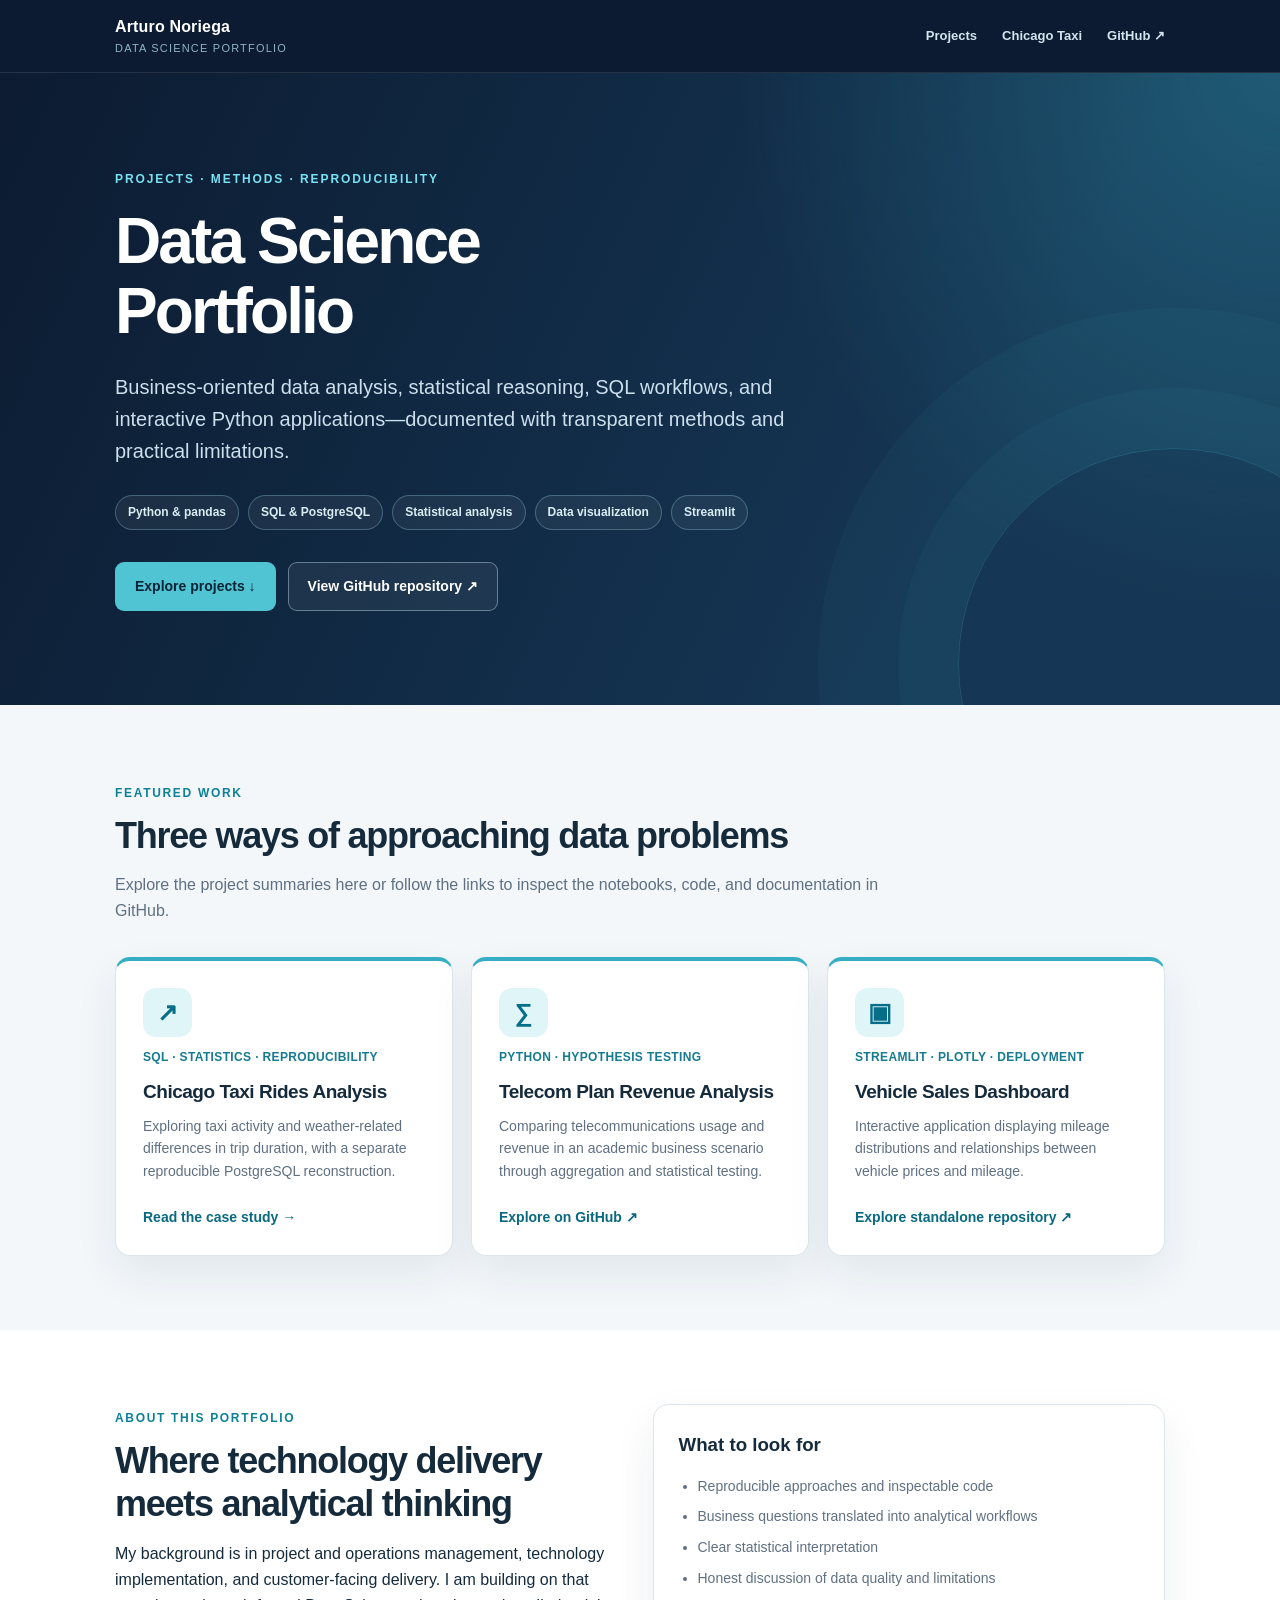
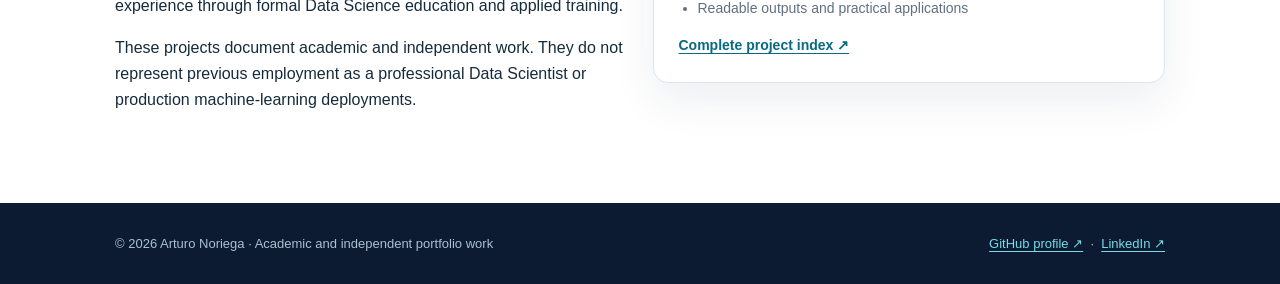
==== docs/index.html @ 53fd43b6 "Add GitHub Pages portfolio website" ====
<!doctype html><html lang="en"><head><meta charset="utf-8"><meta name="viewport" content="width=device-width, initial-scale=1"><meta name="theme-color" content="#0c1b31"><meta name="robots" content="index,follow"><meta property="og:type" content="website"><meta property="og:locale" content="en_US"><meta property="og:site_name" content="Data Science Portfolio — Arturo Noriega"><title>Data Science Portfolio | Arturo Noriega</title><meta name="description" content="Applied Data Science projects in Python, SQL, PostgreSQL, statistics, analytics, and interactive dashboards by Arturo Noriega."><link rel="canonical" href="https://arturonov.github.io/data-science-portfolio/"><meta property="og:url" content="https://arturonov.github.io/data-science-portfolio/"><meta property="og:title" content="Data Science Portfolio | Arturo Noriega"><meta property="og:description" content="Explore applied analytics projects in Python, SQL, PostgreSQL, statistical testing, and Streamlit."><meta property="og:image" content="https://arturonov.github.io/data-science-portfolio/assets/portfolio-social.jpg"><meta name="twitter:card" content="summary_large_image"><link rel="stylesheet" href="styles.css"></head><body><header class="topbar"><div class="container nav"><a class="brand" href="./">Arturo Noriega<small>Data Science Portfolio</small></a><nav class="navlinks" aria-label="Main navigation"><a href="./">Projects</a><a href="chicago-taxi/">Chicago Taxi</a><a href="https://github.com/ArturoNOV" target="_blank" rel="noopener noreferrer">GitHub ↗</a></nav></div></header>
<main><section class="hero"><div class="container"><div class="hero-inner"><span class="eyebrow">Projects · Methods · Reproducibility</span><h1>Data Science<br>Portfolio</h1><p>Business-oriented data analysis, statistical reasoning, SQL workflows, and interactive Python applications—documented with transparent methods and practical limitations.</p><div class="pills"><span class="pill">Python & pandas</span><span class="pill">SQL & PostgreSQL</span><span class="pill">Statistical analysis</span><span class="pill">Data visualization</span><span class="pill">Streamlit</span></div><div class="actions"><a class="button primary" href="#projects">Explore projects ↓</a><a class="button outline" href="https://github.com/ArturoNOV/data-science-portfolio" target="_blank" rel="noopener noreferrer">View GitHub repository ↗</a></div></div></div></section>
<section class="section" id="projects"><div class="container"><div class="section-head"><span class="kicker">Featured work</span><h2>Three ways of approaching data problems</h2><p>Explore the project summaries here or follow the links to inspect the notebooks, code, and documentation in GitHub.</p></div><div class="grid">
<article class="card feature"><div class="iconchip" aria-hidden="true">↗</div><span class="meta">SQL · Statistics · Reproducibility</span><h3>Chicago Taxi Rides Analysis</h3><p>Exploring taxi activity and weather-related differences in trip duration, with a separate reproducible PostgreSQL reconstruction.</p><a class="go" href="chicago-taxi/">Read the case study →</a></article>
<article class="card feature"><div class="iconchip" aria-hidden="true">∑</div><span class="meta">Python · Hypothesis Testing</span><h3>Telecom Plan Revenue Analysis</h3><p>Comparing telecommunications usage and revenue in an academic business scenario through aggregation and statistical testing.</p><a class="go" href="https://github.com/ArturoNOV/data-science-portfolio/tree/main/projects/05-megaline-telecom-plan-revenue-analysis" target="_blank" rel="noopener noreferrer">Explore on GitHub ↗</a></article>
<article class="card feature"><div class="iconchip" aria-hidden="true">▣</div><span class="meta">Streamlit · Plotly · Deployment</span><h3>Vehicle Sales Dashboard</h3><p>Interactive application displaying mileage distributions and relationships between vehicle prices and mileage.</p><a class="go" href="https://github.com/ArturoNOV/project7" target="_blank" rel="noopener noreferrer">Explore standalone repository ↗</a></article>
</div></div></section>
<section class="section alternate"><div class="container"><div class="split"><div><span class="kicker">About this portfolio</span><h2>Where technology delivery meets analytical thinking</h2><p>My background is in project and operations management, technology implementation, and customer-facing delivery. I am building on that experience through formal Data Science education and applied training.</p><p>These projects document academic and independent work. They do not represent previous employment as a professional Data Scientist or production machine-learning deployments.</p></div><div class="sidebox"><h3>What to look for</h3><ul><li>Reproducible approaches and inspectable code</li><li>Business questions translated into analytical workflows</li><li>Clear statistical interpretation</li><li>Honest discussion of data quality and limitations</li><li>Readable outputs and practical applications</li></ul><div class="linkrow"><a href="https://github.com/ArturoNOV/data-science-portfolio" target="_blank" rel="noopener noreferrer">Complete project index ↗</a></div></div></div></div></section>
</main><footer class="footer"><div class="container"><span>© 2026 Arturo Noriega · Academic and independent portfolio work</span><span><a href="https://github.com/ArturoNOV" target="_blank" rel="noopener noreferrer">GitHub profile ↗</a> &nbsp;·&nbsp; <a href="https://www.linkedin.com/in/arturo-noriega-del-valle-4609695/" target="_blank" rel="noopener noreferrer">LinkedIn ↗</a></span></div></footer></body></html>
---- docs/styles.css ----
:root{--navy:#0c1b31;--navy2:#102f4c;--cyan:#4bc8dc;--teal:#258ba1;--bg:#f3f7fa;--surface:#fff;--muted:#5f7082;--text:#152b3c;--line:#dce6ec;--shadow:0 18px 44px rgba(15,46,68,.075)}
*{box-sizing:border-box}html{scroll-behavior:smooth}body{margin:0;font-family:Inter,'Segoe UI',-apple-system,BlinkMacSystemFont,Arial,sans-serif;background:var(--bg);color:var(--text);line-height:1.62}a{color:#086980;text-underline-offset:3px}a:hover{color:#075368}button,a{touch-action:manipulation} .container{max-width:1110px;margin:0 auto;padding:0 30px}
.topbar{background:var(--navy);border-bottom:1px solid rgba(255,255,255,.1);color:white}.nav{min-height:72px;display:flex;justify-content:space-between;align-items:center;gap:20px}.brand{font-weight:750;letter-spacing:.01em;font-size:16px;color:white;text-decoration:none}.brand small{display:block;font-size:11px;font-weight:500;letter-spacing:.11em;color:#8fb4c6;text-transform:uppercase}.navlinks{display:flex;gap:25px;align-items:center;flex-wrap:wrap}.navlinks a{color:#d2e6ee;text-decoration:none;font-size:13px;font-weight:600}.navlinks a:hover{color:#71deee}
.hero{color:white;background:radial-gradient(circle at 100% 0%, rgba(54,173,191,.3),transparent 38%),linear-gradient(115deg,#0c1b31,#153654 75%);position:relative;overflow:hidden}.hero:after{content:"";position:absolute;right:-110px;bottom:-175px;width:430px;height:430px;border:1px solid rgba(85,205,224,.2);border-radius:50%;box-shadow:0 0 0 60px rgba(85,205,224,.04),0 0 0 140px rgba(85,205,224,.035)}.hero .container{padding-top:92px;padding-bottom:94px;position:relative;z-index:1}.hero-inner{max-width:830px}.eyebrow{letter-spacing:.16em;text-transform:uppercase;font-size:12px;font-weight:750;color:#78e1f2;display:inline-block;margin-bottom:18px}.hero h1{font-size:clamp(36px,5vw,64px);line-height:1.09;letter-spacing:-.045em;margin:0 0 24px;font-weight:780}.hero p{font-size:clamp(16px,2vw,20px);line-height:1.6;color:#ccdfec;max-width:740px;margin:0 0 28px}.pills{display:flex;gap:9px;flex-wrap:wrap}.pill{font-size:12px;font-weight:650;padding:7px 12px;border:1px solid rgba(158,219,231,.3);border-radius:100px;color:#d9edf3;background:rgba(255,255,255,.055)}.actions{display:flex;flex-wrap:wrap;gap:12px;margin-top:32px}.button{padding:12px 19px;border-radius:9px;display:inline-flex;align-items:center;justify-content:center;text-decoration:none;font-weight:700;font-size:14px;gap:8px;border:1px solid transparent}.button.primary{background:#50c4d2;color:#092336}.button.primary:hover{background:#85dfec}.button.outline{background:rgba(255,255,255,.06);border-color:rgba(197,234,243,.42);color:white}.button.outline:hover{background:rgba(255,255,255,.13)}
.section{padding:74px 0}.section.tight{padding-top:52px;padding-bottom:45px}.section.alternate{background:white}.section-head{max-width:780px;margin-bottom:33px}.kicker{font-size:12px;color:#0c8196;letter-spacing:.14em;font-weight:800;text-transform:uppercase}.section h2{font-size:clamp(26px,3.4vw,36px);letter-spacing:-.035em;line-height:1.18;margin:10px 0 15px}.section-head p,.lead{font-size:16px;color:var(--muted);margin:0}.grid{display:grid;grid-template-columns:repeat(3,minmax(0,1fr));gap:18px}.grid.two{grid-template-columns:repeat(2,minmax(0,1fr))}.card{background:white;border:1px solid var(--line);border-radius:15px;padding:27px;box-shadow:var(--shadow);display:flex;flex-direction:column;gap:11px}.card h3{margin:0;font-size:19px;line-height:1.32;letter-spacing:-.025em}.card p{margin:0;color:var(--muted);font-size:14px}.card .meta{color:#157b90;font-size:12px;font-weight:800;letter-spacing:.03em;text-transform:uppercase}.card .go{font-size:14px;margin-top:auto;padding-top:12px;font-weight:800;text-decoration:none}.card:focus-within,.card:hover{border-color:#a3dbe5}.card.feature{border-top:4px solid #35aec3}.iconchip{width:49px;height:49px;border-radius:13px;display:grid;place-items:center;color:#066e88;background:#dff5f8;font-size:25px;font-weight:900}.statbar{display:grid;grid-template-columns:repeat(3,minmax(0,1fr));gap:15px;margin-top:26px}.stat{background:#f2f9fb;border:1px solid #d0e8ee;padding:20px 24px;border-radius:12px}.stat strong{display:block;font-size:26px;line-height:1.25;color:#083e57;letter-spacing:-.025em}.stat span{display:block;color:#5a7281;font-size:12px;margin-top:6px}.timeline{display:grid;grid-template-columns:repeat(3,minmax(0,1fr));gap:16px}.step{padding:24px;background:#f2f7f9;border:1px solid var(--line);border-radius:14px;position:relative}.step .num{color:#098aa3;font-weight:850;font-size:13px;margin-bottom:11px}.step h3{margin:0 0 8px;font-size:18px}.step p{margin:0;font-size:14px;color:var(--muted)}.note{padding:23px 26px;border:1px solid #a3d3df;border-left:5px solid #27a5bc;background:#ecf8fa;border-radius:9px;color:#234454;margin:25px 0}.note strong{color:#0a5266}.note p{margin:7px 0 0}.list{padding-left:19px;margin:12px 0}.list li{margin:9px 0}.case-layout{display:grid;grid-template-columns:minmax(0,1.7fr) minmax(230px,1fr);gap:24px}.sidebox{border-radius:15px;border:1px solid var(--line);padding:25px;background:white;align-self:start;box-shadow:var(--shadow)}.sidebox h3{margin:0 0 14px}.sidebox ul{padding-left:19px;color:var(--muted);font-size:14px}.sidebox li{margin:8px 0}.data{background:#0e2842;color:#ecf7fb;padding:22px 25px;border-radius:14px}.data strong{font-size:23px;color:#71dbe8}.data p{margin:7px 0 0;font-size:14px;color:#c0d9e7}.footer{background:#0c1b31;color:#a9c1d1;padding:30px 0;font-size:13px}.footer .container{display:flex;gap:20px;justify-content:space-between;align-items:center;flex-wrap:wrap}.footer a{color:#75dbe8}.subtle{font-size:13px;color:#61778a}.split{display:grid;grid-template-columns:1fr 1fr;gap:25px}.plain{padding:0;margin:0}.plain li{margin:10px 0}.micro{font-size:12px;color:#5c7485}.linkrow{display:flex;flex-wrap:wrap;gap:15px;margin-top:12px}.linkrow a{font-size:14px;font-weight:750}.divider{height:1px;background:var(--line);margin:34px 0}
@media(max-width:780px){.container{padding:0 20px}.hero .container{padding-top:67px;padding-bottom:73px}.grid,.grid.two,.timeline,.statbar,.case-layout,.split{grid-template-columns:1fr}.nav{padding-top:14px;padding-bottom:16px;align-items:flex-start}.navlinks{gap:14px}.section{padding:52px 0}.hero h1{letter-spacing:-.03em}.card{padding:23px}.stat{padding:17px 22px}}@media(max-width:410px){.brand{font-size:14px}.navlinks a{font-size:12px}.button{width:100%}}
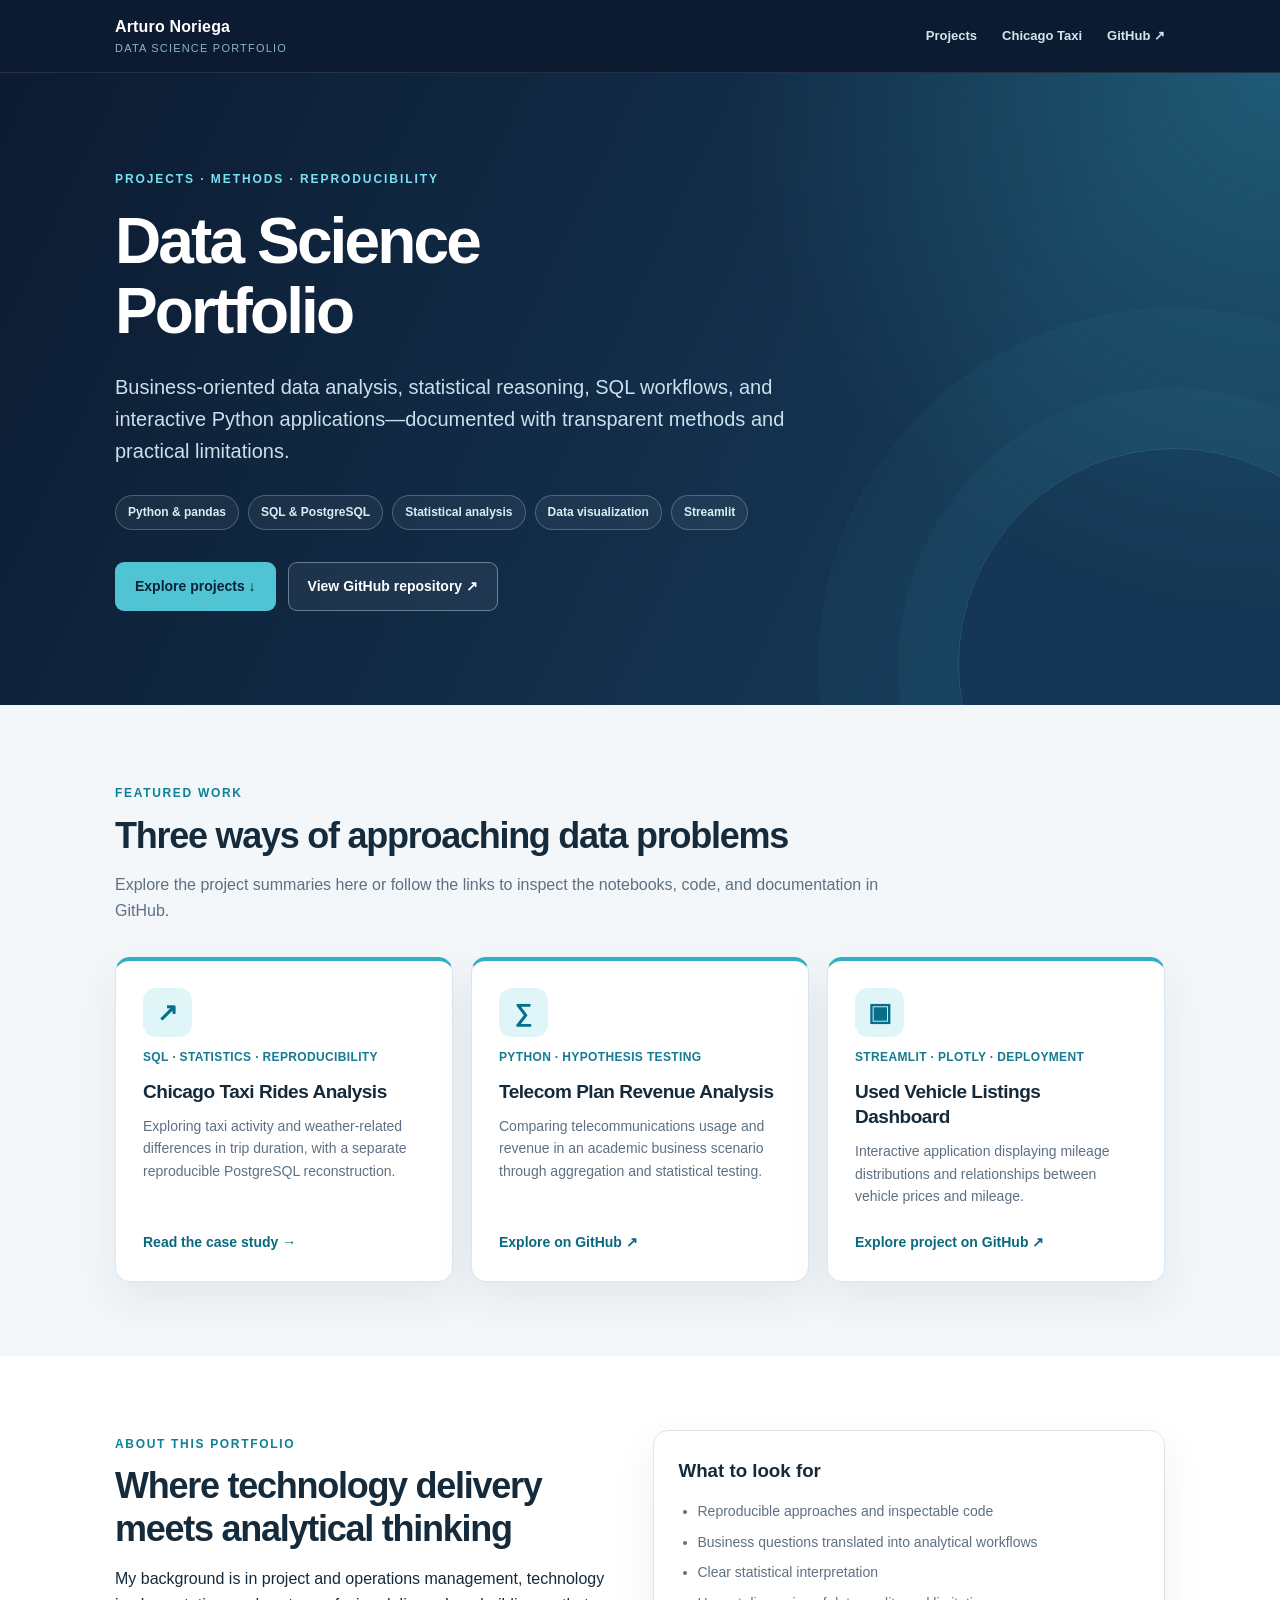
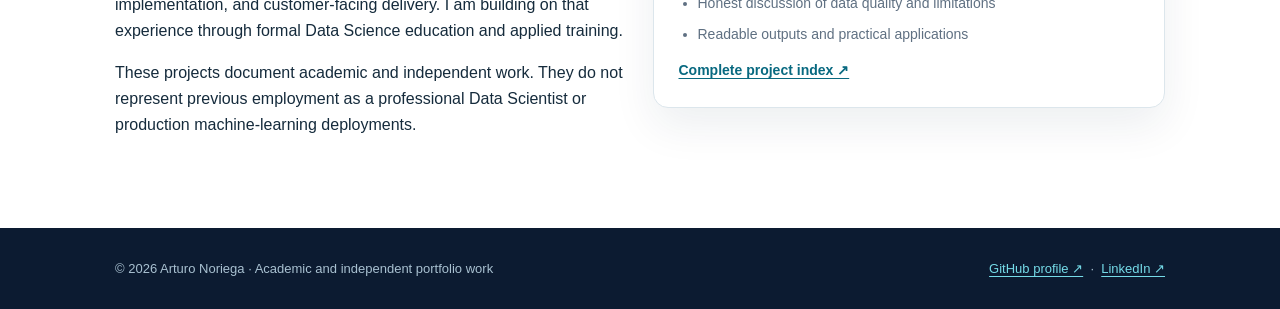
==== commit f364a71e: "Update portfolio links for renamed vehicle dashboard" ====
--- a/docs/index.html
+++ b/docs/index.html
@@ -3,7 +3,7 @@
 <section class="section" id="projects"><div class="container"><div class="section-head"><span class="kicker">Featured work</span><h2>Three ways of approaching data problems</h2><p>Explore the project summaries here or follow the links to inspect the notebooks, code, and documentation in GitHub.</p></div><div class="grid">
 <article class="card feature"><div class="iconchip" aria-hidden="true">↗</div><span class="meta">SQL · Statistics · Reproducibility</span><h3>Chicago Taxi Rides Analysis</h3><p>Exploring taxi activity and weather-related differences in trip duration, with a separate reproducible PostgreSQL reconstruction.</p><a class="go" href="chicago-taxi/">Read the case study →</a></article>
 <article class="card feature"><div class="iconchip" aria-hidden="true">∑</div><span class="meta">Python · Hypothesis Testing</span><h3>Telecom Plan Revenue Analysis</h3><p>Comparing telecommunications usage and revenue in an academic business scenario through aggregation and statistical testing.</p><a class="go" href="https://github.com/ArturoNOV/data-science-portfolio/tree/main/projects/05-megaline-telecom-plan-revenue-analysis" target="_blank" rel="noopener noreferrer">Explore on GitHub ↗</a></article>
-<article class="card feature"><div class="iconchip" aria-hidden="true">▣</div><span class="meta">Streamlit · Plotly · Deployment</span><h3>Vehicle Sales Dashboard</h3><p>Interactive application displaying mileage distributions and relationships between vehicle prices and mileage.</p><a class="go" href="https://github.com/ArturoNOV/project7" target="_blank" rel="noopener noreferrer">Explore standalone repository ↗</a></article>
+<article class="card feature"><div class="iconchip" aria-hidden="true">▣</div><span class="meta">Streamlit · Plotly · Deployment</span><h3>Used Vehicle Listings Dashboard</h3><p>Interactive application displaying mileage distributions and relationships between vehicle prices and mileage.</p><a class="go" href="https://github.com/ArturoNOV/data-science-portfolio/tree/main/projects/07-used-vehicle-listings-dashboard" target="_blank" rel="noopener noreferrer">Explore project on GitHub ↗</a></article>
 </div></div></section>
 <section class="section alternate"><div class="container"><div class="split"><div><span class="kicker">About this portfolio</span><h2>Where technology delivery meets analytical thinking</h2><p>My background is in project and operations management, technology implementation, and customer-facing delivery. I am building on that experience through formal Data Science education and applied training.</p><p>These projects document academic and independent work. They do not represent previous employment as a professional Data Scientist or production machine-learning deployments.</p></div><div class="sidebox"><h3>What to look for</h3><ul><li>Reproducible approaches and inspectable code</li><li>Business questions translated into analytical workflows</li><li>Clear statistical interpretation</li><li>Honest discussion of data quality and limitations</li><li>Readable outputs and practical applications</li></ul><div class="linkrow"><a href="https://github.com/ArturoNOV/data-science-portfolio" target="_blank" rel="noopener noreferrer">Complete project index ↗</a></div></div></div></div></section>
 </main><footer class="footer"><div class="container"><span>© 2026 Arturo Noriega · Academic and independent portfolio work</span><span><a href="https://github.com/ArturoNOV" target="_blank" rel="noopener noreferrer">GitHub profile ↗</a> &nbsp;·&nbsp; <a href="https://www.linkedin.com/in/arturo-noriega-del-valle-4609695/" target="_blank" rel="noopener noreferrer">LinkedIn ↗</a></span></div></footer></body></html>
